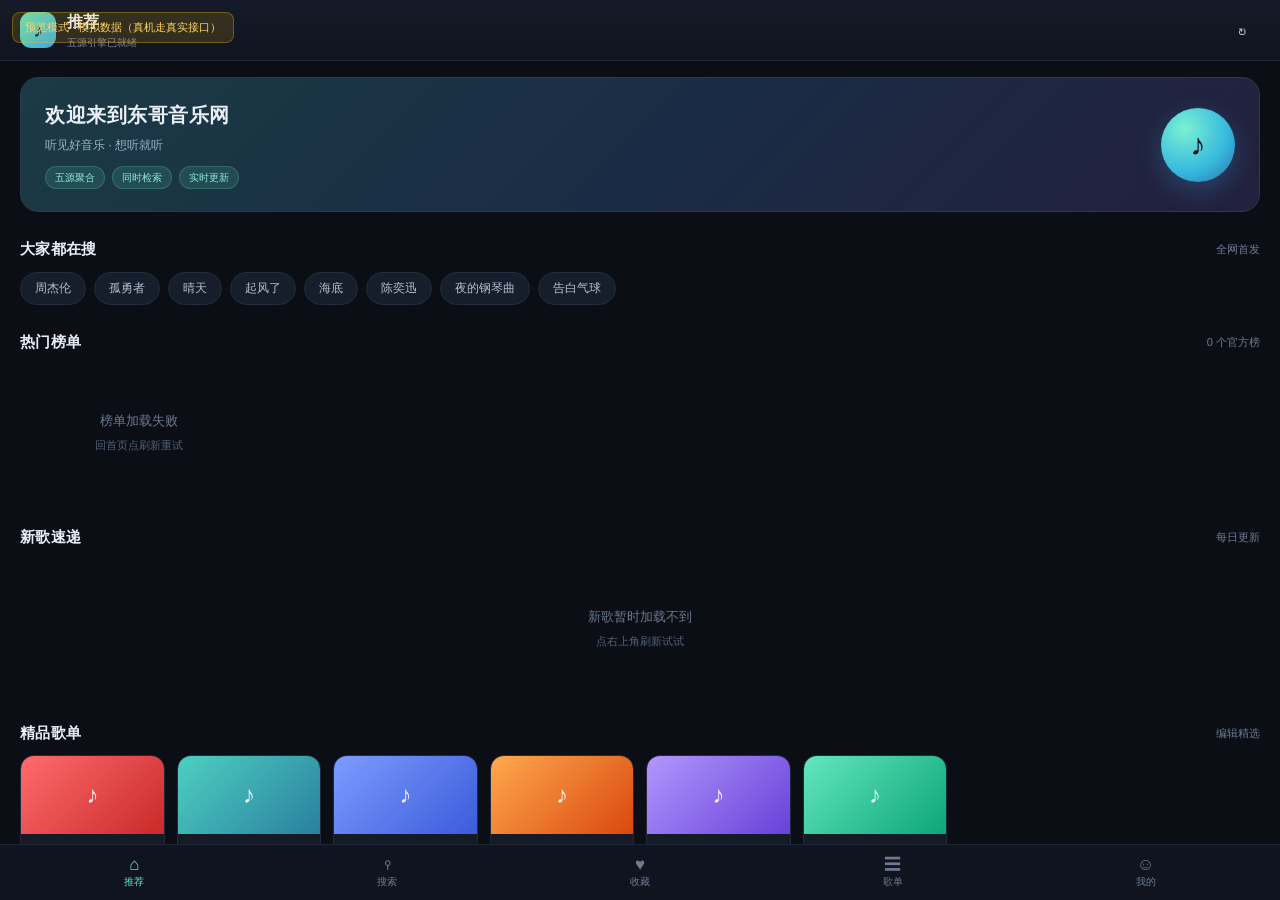
==== music/web/preview.html @ c73af35e "Add desktop preview harness + bridge race fix" ====
<!DOCTYPE html>
<html lang="zh-CN">
<head>
<meta charset="utf-8">
<meta name="viewport" content="width=device-width, initial-scale=1">
<title>东哥音乐网 · 界面预览</title>
<style>
  html, body { height: 100%; margin: 0; background: #07090d; }
  #frame {
    position: fixed; inset: 0; width: 100%; height: 100%;
    border: 0; background: #0b0e14;
  }
  #tip {
    position: fixed; left: 12px; top: 12px; z-index: 99;
    padding: 6px 12px; border-radius: 8px;
    background: rgba(255, 193, 7, .14); color: #ffd45e;
    border: 1px solid rgba(255, 193, 7, .3);
    font: 11px/1.5 -apple-system, "PingFang SC", sans-serif;
    pointer-events: none;
  }
</style>
</head>
<body>
<div id="tip">预览模式 · 模拟数据（真机走真实接口）</div>
<iframe id="frame" src="index.html"></iframe>
<script>
/* Inject the mock native bridge into the iframe before its scripts run. */
var frame = document.getElementById('frame');

function tracks(prefix, n) {
  var names = ['晴天', '孤勇者', '起风了', '海底', '告白气球', '夜曲', '稻香', '简单爱', '七里香', '富士山下'];
  var artists = ['周杰伦', '陈奕迅', '林俊杰', '邓紫棋', '李荣浩', '毛不易', '薛之谦', '张学友'];
  var out = [];
  for (var i = 0; i < n; i++) {
    out.push({
      id: 1000 + i + prefix.length * 100,
      name: prefix + ' · ' + names[i % names.length],
      artists: [{ name: artists[i % artists.length] }],
      album: { name: '专辑 ' + (i + 1) },
      duration: 180000 + i * 7000
    });
  }
  return out;
}

function mockBridge(msg) {
  if (msg.op === 'http') {
    var u = String(msg.url), body = '{}';
    if (u.indexOf('playlist/detail') >= 0) {
      body = JSON.stringify({ result: { tracks: tracks('榜单', 10) } });
    } else if (u.indexOf('music.163.com/api/search') >= 0) {
      body = JSON.stringify({ result: { songs: tracks('网易', 8) } });
    } else if (u.indexOf('kugou') >= 0) {
      body = JSON.stringify({ data: { lists: tracks('酷狗', 8).map(function (t, i) {
        return { FileHash: 'H' + i, SongName: t.name, SingerName: t.artists[0].name,
                 AlbumName: t.album.name, Duration: Math.round(t.duration / 1000) };
      }) } });
    } else if (u.indexOf('kuwo') >= 0) {
      body = "{'abslist':[" + tracks('酷我', 8).map(function (t, i) {
        return "{'MUSICRID':'MUSIC_" + (5000 + i) + "','SONGNAME':'" + t.name +
               "','ARTIST':'" + t.artists[0].name + "','ALBUM':'" + t.album.name +
               "','DURATION':" + Math.round(t.duration / 1000) + "}";
      }).join(',') + "]}";
    } else if (u.indexOf('search_all') >= 0) {
      body = JSON.stringify({ songResultData: { result: tracks('咪咕', 8).map(function (t, i) {
        return { id: 'M' + i, copyrightId: 'C' + i, contentId: 'CT' + i, name: t.name,
                 singers: t.artists, albums: [{ name: t.album.name }] };
      }) } });
    } else if (u.indexOf('client_search_cp') >= 0) {
      body = JSON.stringify({ data: { song: { list: [] } } });
    }
    setTimeout(function () { window.__resp(msg.id, true, 200, '{}', body); }, 200);
  } else if (msg.op === 'result') {
    setTimeout(function () {
      window.__onUrl(msg.id, 'https://www.soundhelix.com/examples/mp3/SoundHelix-Song-1.mp3');
    }, 500);
  } else if (msg.op === 'download') {
    var pct = 0;
    var t = setInterval(function () {
      pct += 20;
      window.__onProgress(msg.id, pct);
      if (pct >= 100) { clearInterval(t); window.__onDownload(msg.id, true, msg.name); }
    }, 220);
  } else if (msg.op === 'store') {
    try { localStorage.setItem('dg_preview_state', msg.json); } catch (e) {}
  }
}

frame.addEventListener('load', function () {
  var w = frame.contentWindow;
  w.__devBridge = mockBridge;
  try {
    var saved = localStorage.getItem('dg_preview_state');
    if (saved && w.__initStore) w.__initStore(saved);
  } catch (e) {}
});
</script>
</body>
</html>
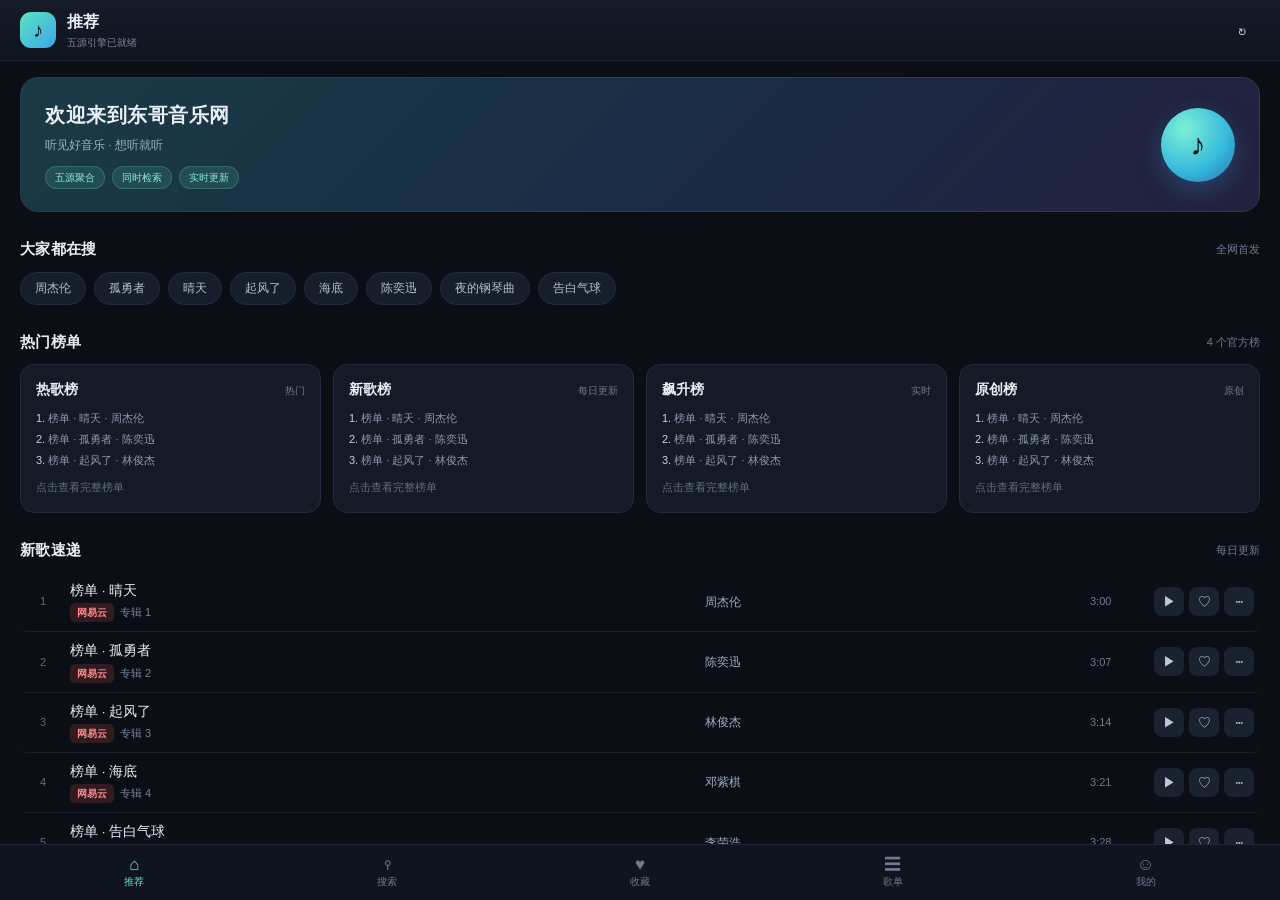
==== commit 994c4454: "Fix compact list grid, chart grid, full player centering and duration fallback" ====
--- a/music/web/preview.html
+++ b/music/web/preview.html
@@ -6,36 +6,52 @@
 <title>东哥音乐网 · 界面预览</title>
 <style>
   html, body { height: 100%; margin: 0; background: #07090d; }
-  #frame {
-    position: fixed; inset: 0; width: 100%; height: 100%;
-    border: 0; background: #0b0e14;
-  }
+  #frame { position: fixed; inset: 0; width: 100%; height: 100%; border: 0; background: #0b0e14; }
   #tip {
-    position: fixed; left: 12px; top: 12px; z-index: 99;
+    position: fixed; left: 50%; transform: translateX(-50%); top: 14px; z-index: 99;
     padding: 6px 12px; border-radius: 8px;
     background: rgba(255, 193, 7, .14); color: #ffd45e;
     border: 1px solid rgba(255, 193, 7, .3);
     font: 11px/1.5 -apple-system, "PingFang SC", sans-serif;
     pointer-events: none;
+    animation: tipOut .5s ease 4s forwards;
   }
+  @keyframes tipOut { to { opacity: 0; visibility: hidden; } }
 </style>
 </head>
 <body>
 <div id="tip">预览模式 · 模拟数据（真机走真实接口）</div>
 <iframe id="frame" src="index.html"></iframe>
 <script>
-/* Inject the mock native bridge into the iframe before its scripts run. */
-var frame = document.getElementById('frame');
+/* ------------------------------------------------------------------
+ * Mock native bridge. Defined on the parent BEFORE the iframe loads,
+ * so the child's shim.js can find it synchronously at parse time.
+ * ------------------------------------------------------------------ */
+var SAMPLE = null;
+function silentWav() {
+  if (SAMPLE) return SAMPLE;
+  var sr = 8000, sec = 45, n = sr * sec;
+  var buf = new ArrayBuffer(44 + n * 2), v = new DataView(buf);
+  function w(o, s) { for (var i = 0; i < s.length; i++) v.setUint8(o + i, s.charCodeAt(i)); }
+  w(0, 'RIFF'); v.setUint32(4, 36 + n * 2, true); w(8, 'WAVE'); w(12, 'fmt ');
+  v.setUint32(16, 16, true); v.setUint16(20, 1, true); v.setUint16(22, 1, true);
+  v.setUint32(24, sr, true); v.setUint32(28, sr * 2, true);
+  v.setUint16(32, 2, true); v.setUint16(34, 16, true);
+  w(36, 'data'); v.setUint32(40, n * 2, true);
+  SAMPLE = URL.createObjectURL(new Blob([buf], { type: 'audio/wav' }));
+  return SAMPLE;
+}
+
+var NAMES = ['晴天', '孤勇者', '起风了', '海底', '告白气球', '夜曲', '稻香', '简单爱', '七里香', '富士山下'];
+var ARTISTS = ['周杰伦', '陈奕迅', '林俊杰', '邓紫棋', '李荣浩', '毛不易', '薛之谦', '张学友'];
 
 function tracks(prefix, n) {
-  var names = ['晴天', '孤勇者', '起风了', '海底', '告白气球', '夜曲', '稻香', '简单爱', '七里香', '富士山下'];
-  var artists = ['周杰伦', '陈奕迅', '林俊杰', '邓紫棋', '李荣浩', '毛不易', '薛之谦', '张学友'];
   var out = [];
   for (var i = 0; i < n; i++) {
     out.push({
       id: 1000 + i + prefix.length * 100,
-      name: prefix + ' · ' + names[i % names.length],
-      artists: [{ name: artists[i % artists.length] }],
+      name: prefix + ' · ' + NAMES[i % NAMES.length],
+      artists: [{ name: ARTISTS[i % ARTISTS.length] }],
       album: { name: '专辑 ' + (i + 1) },
       duration: 180000 + i * 7000
     });
@@ -43,7 +59,8 @@
   return out;
 }
 
-function mockBridge(msg) {
+window.__dgMockBridge = function (msg, w) {
+  w = w || window;
   if (msg.op === 'http') {
     var u = String(msg.url), body = '{}';
     if (u.indexOf('playlist/detail') >= 0) {
@@ -69,29 +86,62 @@
     } else if (u.indexOf('client_search_cp') >= 0) {
       body = JSON.stringify({ data: { song: { list: [] } } });
     }
-    setTimeout(function () { window.__resp(msg.id, true, 200, '{}', body); }, 200);
-  } else if (msg.op === 'result') {
-    setTimeout(function () {
-      window.__onUrl(msg.id, 'https://www.soundhelix.com/examples/mp3/SoundHelix-Song-1.mp3');
-    }, 500);
-  } else if (msg.op === 'download') {
+    setTimeout(function () { if (w.__resp) w.__resp(msg.id, true, 200, '{}', body); }, 160);
+    return;
+  }
+  if (msg.op === 'result') {
+    setTimeout(function () { if (w.__onUrl) w.__onUrl(msg.id, silentWav()); }, 420);
+    return;
+  }
+  if (msg.op === 'download') {
     var pct = 0;
     var t = setInterval(function () {
       pct += 20;
-      window.__onProgress(msg.id, pct);
-      if (pct >= 100) { clearInterval(t); window.__onDownload(msg.id, true, msg.name); }
-    }, 220);
-  } else if (msg.op === 'store') {
+      if (w.__onProgress) w.__onProgress(msg.id, pct);
+      if (pct >= 100) {
+        clearInterval(t);
+        if (w.__onDownload) w.__onDownload(msg.id, true, msg.name);
+      }
+    }, 200);
+    return;
+  }
+  if (msg.op === 'store') {
     try { localStorage.setItem('dg_preview_state', msg.json); } catch (e) {}
   }
-}
+};
+
+var frame = document.getElementById('frame');
 
 frame.addEventListener('load', function () {
   var w = frame.contentWindow;
-  w.__devBridge = mockBridge;
   try {
+    /* Playback: resolve every request to a locally generated silent track so
+       the player UI (progress, next/prev, modes) is fully exercisable. */
+    w.__invoke = function (id, source, quality, info) {
+      setTimeout(function () { if (w.__onUrl) w.__onUrl(id, silentWav()); }, 380);
+    };
     var saved = localStorage.getItem('dg_preview_state');
     if (saved && w.__initStore) w.__initStore(saved);
+
+    /* Debug hooks for headless screenshots: preview.html#tab=search / #play */
+    var q = (location.hash || '').replace(/^#/, '');
+    if (q.indexOf('tab=') === 0) {
+      setTimeout(function () {
+        var btn = frame.contentDocument.querySelector('.tabbar [data-tab="' + q.slice(4) + '"]');
+        if (btn) btn.click();
+      }, 350);
+    } else if (q === 'play') {
+      setTimeout(function () {
+        var b = frame.contentDocument.querySelector('#newSongs .s-ops button[data-act="play"]');
+        if (b) b.click();
+      }, 700);
+    } else if (q === 'full') {
+      setTimeout(function () {
+        var b = frame.contentDocument.querySelector('#newSongs .s-ops button[data-act="play"]');
+        if (b) b.click();
+        setTimeout(function () { var m = frame.contentDocument.querySelector('#miniOpen'); if (m) m.click(); }, 1600);
+      }, 600);
+    }
   } catch (e) {}
 });
 </script>
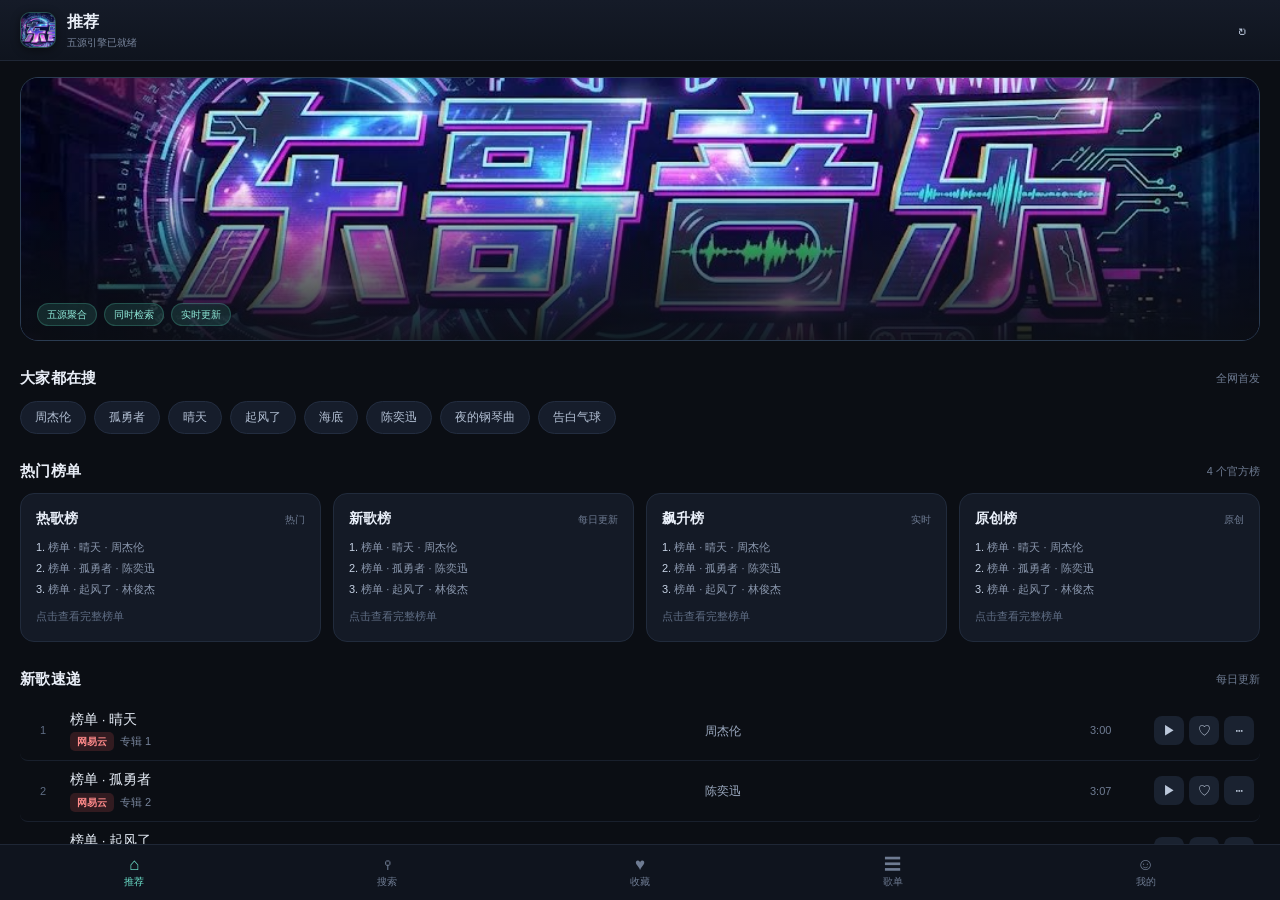
==== commit c608f1ff: "v11: app icon + in-app logo, lyrics panel, play-order & sleep timer" ====
--- a/music/web/preview.html
+++ b/music/web/preview.html
@@ -45,6 +45,25 @@
 var NAMES = ['晴天', '孤勇者', '起风了', '海底', '告白气球', '夜曲', '稻香', '简单爱', '七里香', '富士山下'];
 var ARTISTS = ['周杰伦', '陈奕迅', '林俊杰', '邓紫棋', '李荣浩', '毛不易', '薛之谦', '张学友'];
 
+/* Sample LRC so the lyric panel is visible in preview mode. */
+var LYRIC_SAMPLE = [
+  '[00:00.50]东哥音乐网 · 歌词预览',
+  '[00:03.00]作词 : 示例',
+  '[00:05.50]作曲 : 示例',
+  '[00:08.00]故事的小黄花',
+  '[00:11.50]从出生那年就飘着',
+  '[00:15.00]童年的荡秋千',
+  '[00:18.50]随记忆一直晃到现在',
+  '[00:22.00]吹着前奏望着天空',
+  '[00:25.50]我想起花瓣试着掉落',
+  '[00:29.00]为你翘课的那一天',
+  '[00:32.50]花落的那一天',
+  '[00:36.00]教室的那一间',
+  '[00:39.50]我怎么看不见',
+  '[00:43.00]消失的下雨天',
+  '[00:46.00]我好想再淋一遍'
+].join('\n');
+
 function tracks(prefix, n) {
   var out = [];
   for (var i = 0; i < n; i++) {
@@ -85,6 +104,8 @@
       }) } });
     } else if (u.indexOf('client_search_cp') >= 0) {
       body = JSON.stringify({ data: { song: { list: [] } } });
+    } else if (u.indexOf('song/lyric') >= 0) {
+      body = JSON.stringify({ lrc: { lyric: LYRIC_SAMPLE } });
     }
     setTimeout(function () { if (w.__resp) w.__resp(msg.id, true, 200, '{}', body); }, 160);
     return;
@@ -139,7 +160,23 @@
       setTimeout(function () {
         var b = frame.contentDocument.querySelector('#newSongs .s-ops button[data-act="play"]');
         if (b) b.click();
-        setTimeout(function () { var m = frame.contentDocument.querySelector('#miniOpen'); if (m) m.click(); }, 1600);
+        setTimeout(function () {
+          var m = frame.contentDocument.querySelector('#mini');
+          if (m) m.click();
+        }, 1800);
+      }, 600);
+    } else if (q === 'timer') {
+      setTimeout(function () {
+        var b = frame.contentDocument.querySelector('#newSongs .s-ops button[data-act="play"]');
+        if (b) b.click();
+        setTimeout(function () {
+          var m = frame.contentDocument.querySelector('#mini');
+          if (m) m.click();
+          setTimeout(function () {
+            var t = frame.contentDocument.querySelector('#btnTimer');
+            if (t) t.click();
+          }, 700);
+        }, 1800);
       }, 600);
     }
   } catch (e) {}
